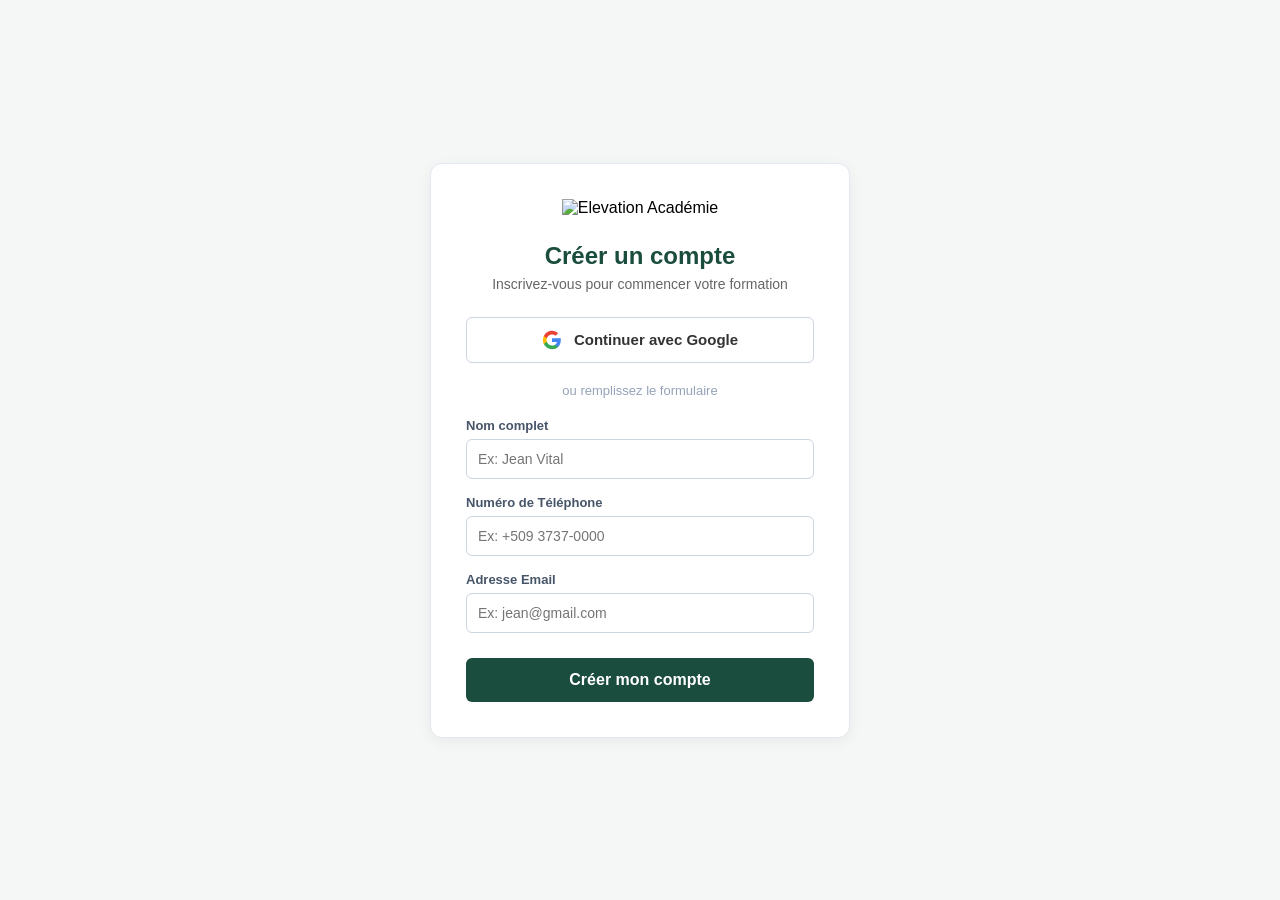
==== signup.html @ 3d36bc26 "premye sit mwen" ====
<!DOCTYPE html>
<html lang="fr">
<head>
    <meta charset="UTF-8">
    <meta name="viewport" content="width=device-width, initial-scale=1.0">
    <title>Elevation Académie - Inscription</title>
    <style>
        * { margin: 0; padding: 0; box-sizing: border-box; font-family: 'Segoe UI', sans-serif; }
        body { background-color: #f4f7f6; display: flex; justify-content: center; align-items: center; min-height: 100vh; padding: 20px; }

        .signup-container { background: white; width: 100%; max-width: 420px; padding: 35px; border-radius: 12px; box-shadow: 0 4px 15px rgba(0,0,0,0.05); border: 1px solid #e2e8f0; }
        
        /* LOGO ELEVATION ANLÈ A */
        .logo-box { text-align: center; margin-bottom: 25px; }
        .logo-box img { height: 55px; object-fit: contain; }

        h2 { text-align: center; color: #1b4d3e; margin-bottom: 6px; font-size: 24px; }
        p.subtitle { text-align: center; font-size: 14px; color: #666; margin-bottom: 25px; }

        /* BOUTON GOOGLE */
        .btn-google { 
            width: 100%; 
            display: flex; 
            align-items: center; 
            justify-content: center; 
            gap: 12px; 
            background: white; 
            color: #333; 
            border: 1px solid #cbd5e1; 
            padding: 12px; 
            border-radius: 6px; 
            font-size: 15px; 
            font-weight: 600; 
            cursor: pointer; 
            margin-bottom: 20px;
            transition: background 0.2s;
        }
        .btn-google:hover { background: #f8fafc; }
        
        /* Grandeur du SVG Google */
        .btn-google svg { width: 20px; height: 20px; display: block; }

        .divider { text-align: center; color: #94a3b8; font-size: 13px; margin-bottom: 20px; }

        .form-group { margin-bottom: 16px; }
        .form-group label { display: block; font-size: 13px; font-weight: 600; color: #475569; margin-bottom: 6px; }
        .form-group input { width: 100%; padding: 11px; border: 1px solid #cbd5e1; border-radius: 6px; font-size: 14px; outline: none; }
        .form-group input:focus { border-color: #1b4d3e; }

        .btn-submit { display: block; text-align: center; background: #1b4d3e; color: white; border: none; padding: 13px; border-radius: 6px; font-weight: bold; width: 100%; font-size: 16px; cursor: pointer; transition: background 0.2s; margin-top: 25px; }
        .btn-submit:hover { background: #13382d; }
    </style>
</head>
<body>

    <div class="signup-container">
        
        <!-- LOGO ELEVATION ACADÉMIE -->
        <div class="logo-box">
            <img src="file:///C:/Users/PC/Pictures/logo%20png.png" alt="Elevation Académie">
        </div>

        <h2>Créer un compte</h2>
        <p class="subtitle">Inscrivez-vous pour commencer votre formation</p>

        <!-- BOUTON GOOGLE AVEC LOGO VEKTORYÈL EN KOULÈ (SVG) -->
        <button class="btn-google" onclick="connexionGoogle()">
            <svg viewBox="0 0 24 24" xmlns="http://www.w3.org/2000/svg">
                <path d="M22.56 12.25c0-.78-.07-1.53-.2-2.25H12v4.26h5.92c-.26 1.37-1.04 2.53-2.21 3.31v2.77h3.57c2.08-1.92 3.28-4.74 3.28-8.09z" fill="#4285F4"/>
                <path d="M12 23c2.97 0 5.46-.98 7.28-2.66l-3.57-2.77c-.98.66-2.23 1.06-3.71 1.06-2.86 0-5.29-1.93-6.16-4.53H2.18v2.84C3.99 20.53 7.7 23 12 23z" fill="#34A853"/>
                <path d="M5.84 14.09c-.22-.66-.35-1.36-.35-2.09s.13-1.43.35-2.09V7.06H2.18C1.43 8.55 1 10.22 1 12s.43 3.45 1.18 4.94l2.85-2.22.81-.63z" fill="#FBBC05"/>
                <path d="M12 5.38c1.62 0 3.06.56 4.21 1.64l3.15-3.15C17.45 2.09 14.97 1 12 1 7.7 1 3.99 3.47 2.18 7.06l3.66 2.84c.87-2.6 3.3-4.52 6.16-4.52z" fill="#EA4335"/>
            </svg>
            Continuer avec Google
        </button>

        <div class="divider">ou remplissez le formulaire</div>

        <!-- FÒM ENSKRIPSYON -->
        <form onsubmit="sauvegarderEtudiant(event)">
            <div class="form-group">
                <label>Nom complet</label>
                <input type="text" id="student-name" placeholder="Ex: Jean Vital" required>
            </div>
            <div class="form-group">
                <label>Numéro de Téléphone</label>
                <input type="tel" placeholder="Ex: +509 3737-0000" required>
            </div>
            <div class="form-group">
                <label>Adresse Email</label>
                <input type="email" placeholder="Ex: jean@gmail.com" required>
            </div>
            
            <button type="submit" class="btn-submit">Créer mon compte</button>
        </form>
    </div>

    <script>
        function connexionGoogle() {
            let confirmation = confirm("Voulez-vous vous connecter rapidement avec votre compte Google ?");
            if (confirmation) {
                localStorage.setItem('elevation_user_name', "Étudiant Google");
                alert("Connexion réussie avec Google !");
                window.location.href = "dashboard.html";
            }
        }

        function sauvegarderEtudiant(event) {
            event.preventDefault();
            let nomEntre = document.getElementById('student-name').value;
            localStorage.setItem('elevation_user_name', nomEntre);
            alert("Compte créé avec succès ! Bienvenue.");
            window.location.href = "dashboard.html";
        }
    </script>

</body>
</html>
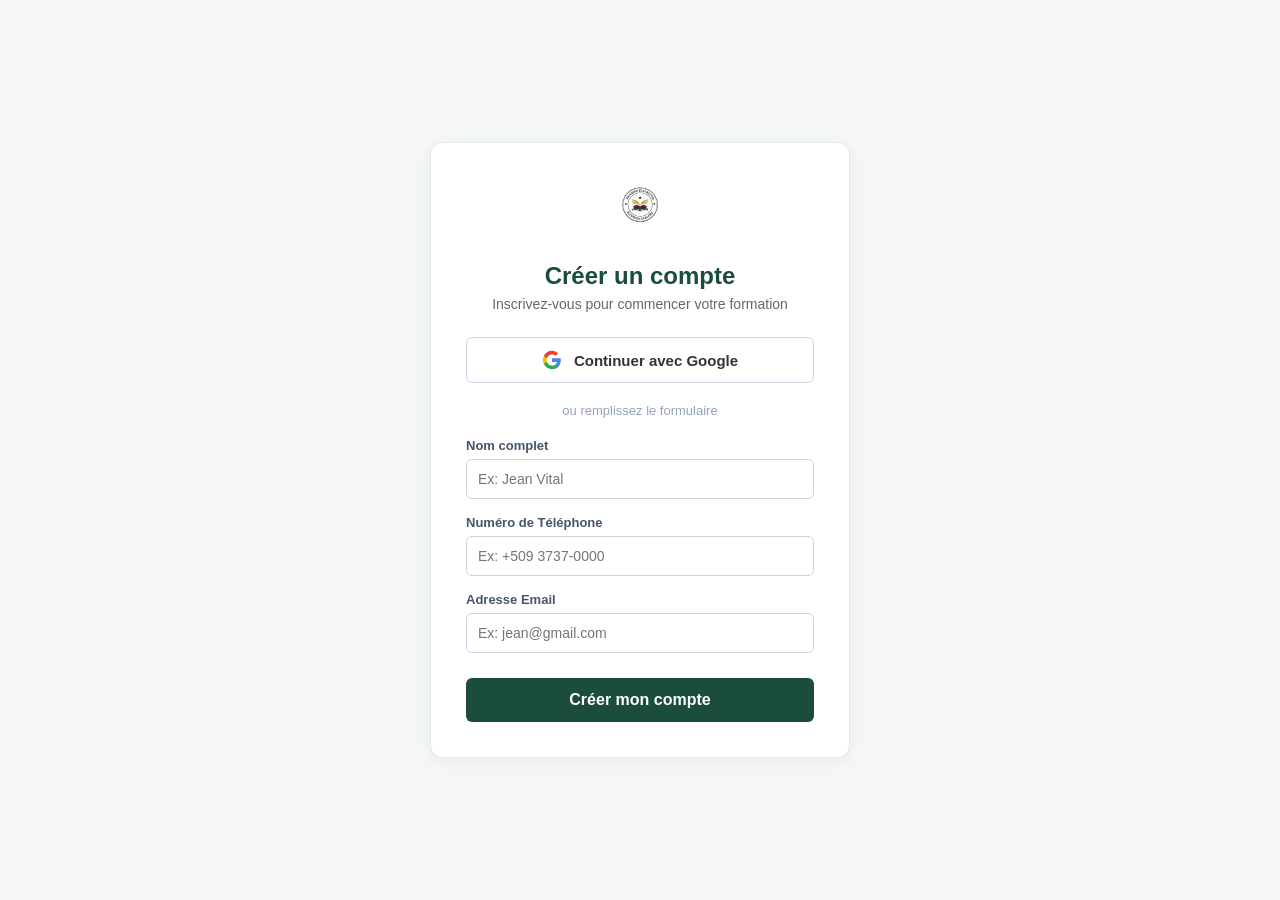
==== commit 8d73c253: "sa" ====
--- a/signup.html
+++ b/signup.html
@@ -57,7 +57,7 @@
         
         <!-- LOGO ELEVATION ACADÉMIE -->
         <div class="logo-box">
-            <img src="file:///C:/Users/PC/Pictures/logo%20png.png" alt="Elevation Académie">
+            <img src="logo png.png" alt="Elevation Académie">
         </div>
 
         <h2>Créer un compte</h2>
